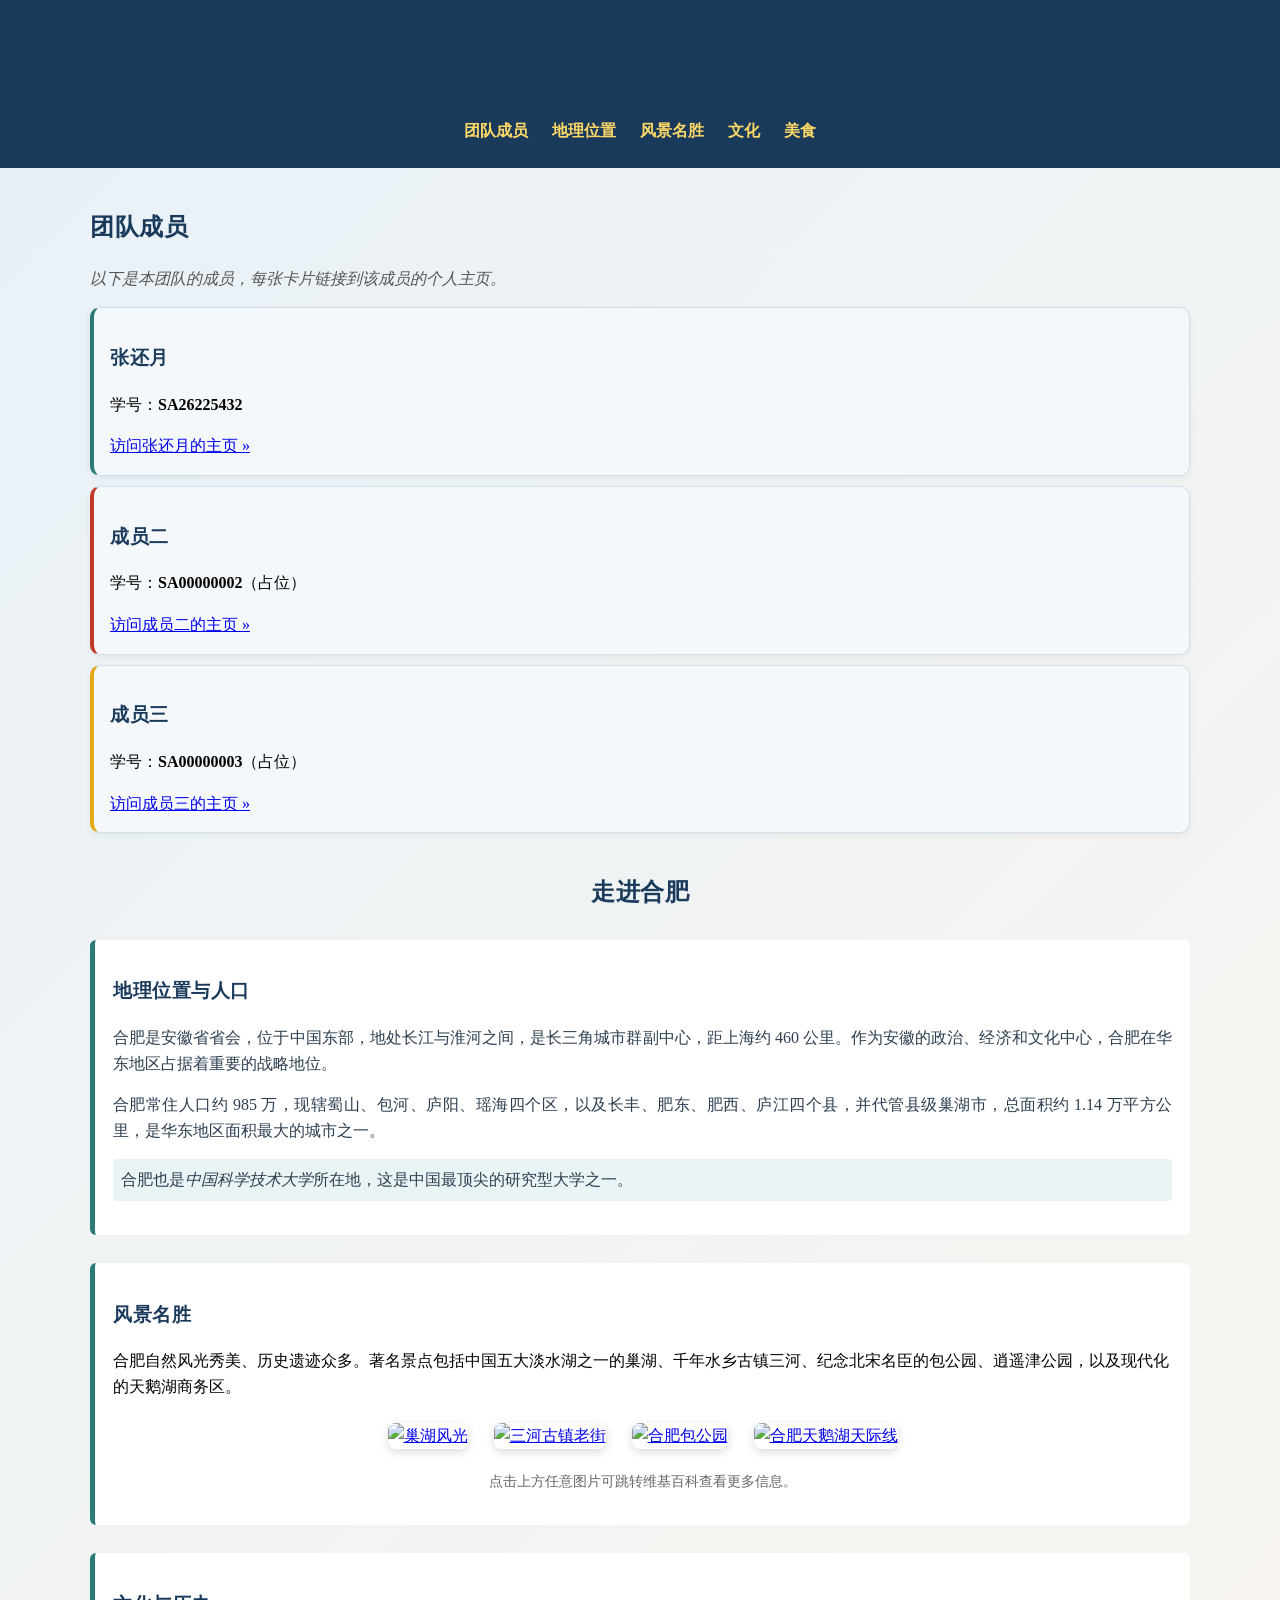
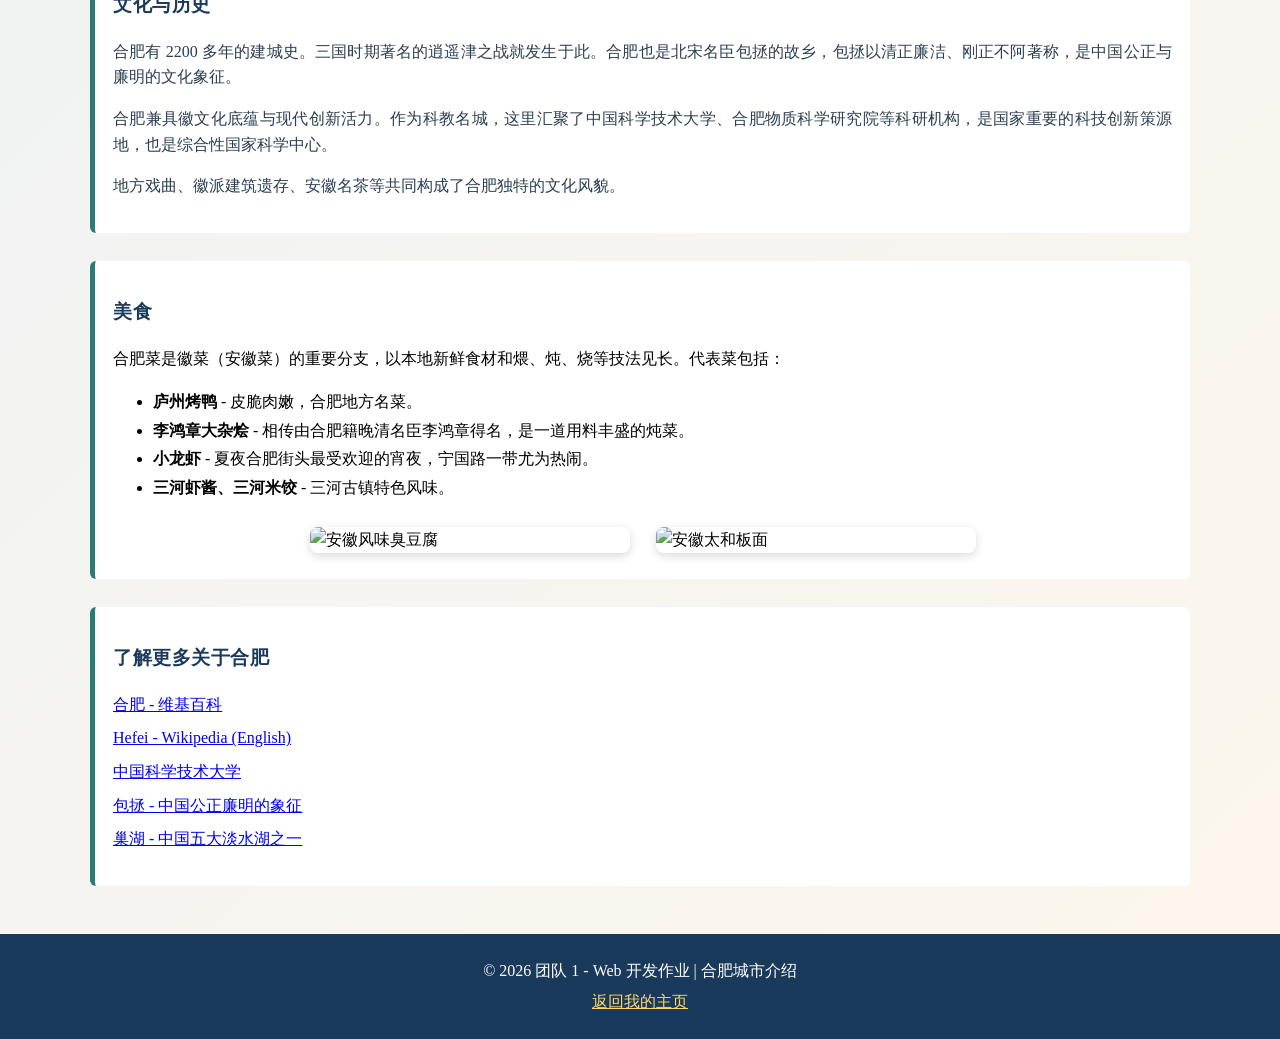
==== index.html @ 23971de6 "bugfix: title update" ====
<!DOCTYPE html>
<html lang="zh-CN">
<head>
<meta charset="UTF-8">
<meta name="viewport" content="width=device-width, initial-scale=1.0">
<title>团队 1 - 合肥城市介绍</title>
<style>
    /* ===== 团队页面内嵌 CSS ===== */

    /* 共用选择器：同时选中两个及以上 HTML 标签 */
    h1, h2, h3 {
        font-family: "Microsoft YaHei", "PingFang SC", "Segoe UI", sans-serif;
        color: #1a3a5c;
        letter-spacing: 0.5px;
    }

    /* 类选择器 */
    .member-card {
        background: #f4f8fb;
        border: 1px solid #cfe0ec;
        border-radius: 10px;
        padding: 16px;
        margin: 10px 0;
        box-shadow: 0 2px 6px rgba(0, 0, 0, 0.06);
    }

    /* 另一个类选择器，在多个元素上重复使用 */
    .city-section {
        margin: 28px 0;
        padding: 18px;
        background: #ffffff;
        border-left: 5px solid #2b7a78;
        border-radius: 6px;
    }

    /* 上下文选择器：嵌套在另一个标签内的标签样式 */
    section.intro p {
        font-size: 16px;
        color: #2c3e50;
        text-align: justify;
    }

    /* 图廊的上下文样式 */
    div.gallery img {
        width: 100%;
        max-width: 320px;
        height: auto;
        border-radius: 8px;
        margin: 8px;
        box-shadow: 0 3px 10px rgba(0, 0, 0, 0.15);
        transition: transform 0.25s ease, box-shadow 0.25s ease;
    }

    /* <a> 标签的鼠标悬浮（hover）效果 */
    a:hover {
        color: #c0392b;
        text-decoration: underline;
        background-color: #fff3cd;
    }

    body {
        font-family: "Microsoft YaHei", "PingFang SC", Georgia, serif;
        background: linear-gradient(135deg, #e8f1f8 0%, #fdf6ec 100%);
        margin: 0;
        padding: 0;
        line-height: 1.6;
    }

    header, footer {
        text-align: center;
        padding: 24px;
        background: #1a3a5c;
        color: #ffffff;
    }

    nav a {
        margin: 0 10px;
        color: #ffd966;
        text-decoration: none;
        font-weight: bold;
    }

    main {
        max-width: 1100px;
        margin: 0 auto;
        padding: 20px;
    }

    .gallery {
        display: flex;
        flex-wrap: wrap;
        justify-content: center;
        gap: 10px;
    }

    .gallery a {
        display: inline-block;
    }

    .gallery a:hover img {
        transform: scale(1.04);
        box-shadow: 0 6px 18px rgba(0, 0, 0, 0.25);
    }

    .ext-links {
        list-style: none;
        padding: 0;
    }
    .ext-links li {
        margin: 8px 0;
    }

    /* 响应式设计 */
    @media (max-width: 768px) {
        h1 { font-size: 1.8em; }
        main { padding: 12px; }
        .gallery img { max-width: 100%; }
        nav a { display: block; margin: 6px 0; }
    }
    @media (max-width: 480px) {
        header, footer { padding: 16px 10px; }
        .city-section { padding: 12px; }
    }
</style>
</head>
<body>

<header>
    <h1>团队 7 - 欢迎来到合肥</h1>
    <nav>
        <a href="#members">团队成员</a>
        <a href="#location">地理位置</a>
        <a href="#scenery">风景名胜</a>
        <a href="#culture">文化</a>
        <a href="#cuisine">美食</a>
    </nav>
</header>

<main>

    <!-- 团队成员板块 -->
    <section id="members">
        <h2>团队成员</h2>
        <p style="font-style: italic; color: #555;">以下是本团队的成员，每张卡片链接到该成员的个人主页。</p>

        <div class="member-card" style="border-left: 4px solid #2b7a78;">
            <h3>张还月</h3>
            <p>学号：<strong>SA26225432</strong></p>
            <a href="huanyue.html">访问张还月的主页 &raquo;</a>
        </div>

        <div class="member-card" style="border-left: 4px solid #c0392b;">
            <h3>成员二</h3>
            <p>学号：<strong>SA00000002</strong>（占位）</p>
            <a href="personal2.html">访问成员二的主页 &raquo;</a>
        </div>

        <div class="member-card" style="border-left: 4px solid #e6a817;">
            <h3>成员三</h3>
            <p>学号：<strong>SA00000003</strong>（占位）</p>
            <a href="personal3.html">访问成员三的主页 &raquo;</a>
        </div>
    </section>

    <!-- 合肥介绍 -->
    <h2 style="text-align:center; margin-top:40px;">走进合肥</h2>

    <section id="location" class="city-section intro">
        <h3>地理位置与人口</h3>
        <p>合肥是安徽省省会，位于中国东部，地处长江与淮河之间，是长三角城市群副中心，距上海约 460 公里。作为安徽的政治、经济和文化中心，合肥在华东地区占据着重要的战略地位。</p>
        <p>合肥常住人口约 985 万，现辖蜀山、包河、庐阳、瑶海四个区，以及长丰、肥东、肥西、庐江四个县，并代管县级巢湖市，总面积约 1.14 万平方公里，是华东地区面积最大的城市之一。</p>
        <p style="background:#eaf4f4; padding:8px; border-radius:4px;">合肥也是<em>中国科学技术大学</em>所在地，这是中国最顶尖的研究型大学之一。</p>
    </section>

    <section id="scenery" class="city-section">
        <h3>风景名胜</h3>
        <p>合肥自然风光秀美、历史遗迹众多。著名景点包括中国五大淡水湖之一的巢湖、千年水乡古镇三河、纪念北宋名臣的包公园、逍遥津公园，以及现代化的天鹅湖商务区。</p>

        <!-- 图廊：部分图片作为可点击的外部链接 -->
        <div class="gallery">
            <a href="https://en.wikipedia.org/wiki/Chao_Lake" target="_blank" title="了解巢湖">
                <img src="https://upload.wikimedia.org/wikipedia/commons/thumb/6/61/%E5%B7%A2%E6%B9%96%E9%A3%8E%E5%85%89001.jpg/960px-%E5%B7%A2%E6%B9%96%E9%A3%8E%E5%85%89001.jpg" alt="巢湖风光">
            </a>
            <a href="https://en.wikipedia.org/wiki/Sanhe_Town" target="_blank" title="了解三河古镇">
                <img src="https://upload.wikimedia.org/wikipedia/commons/thumb/4/4f/%E4%B8%89%E6%B2%B3%E5%8F%A4%E9%95%87%E8%80%81%E8%A1%97.jpg/960px-%E4%B8%89%E6%B2%B3%E5%8F%A4%E9%95%87%E8%80%81%E8%A1%97.jpg" alt="三河古镇老街">
            </a>
            <a href="https://en.wikipedia.org/wiki/Bao_Zheng" target="_blank" title="了解包公园与包公">
                <img src="https://upload.wikimedia.org/wikipedia/commons/thumb/0/08/Bao_He_Park_59558-Hefei_%2849222525582%29.jpg/960px-Bao_He_Park_59558-Hefei_%2849222525582%29.jpg" alt="合肥包公园">
            </a>
            <a href="https://en.wikipedia.org/wiki/Hefei" target="_blank" title="合肥天际线">
                <img src="https://upload.wikimedia.org/wikipedia/commons/thumb/b/b1/Skylines_of_Hefei_at_Tianehu.jpg/960px-Skylines_of_Hefei_at_Tianehu.jpg" alt="合肥天鹅湖天际线">
            </a>
        </div>
        <p style="text-align:center; font-size:14px; color:#666;">点击上方任意图片可跳转维基百科查看更多信息。</p>
    </section>

    <section id="culture" class="city-section intro">
        <h3>文化与历史</h3>
        <p>合肥有 2200 多年的建城史。三国时期著名的逍遥津之战就发生于此。合肥也是北宋名臣包拯的故乡，包拯以清正廉洁、刚正不阿著称，是中国公正与廉明的文化象征。</p>
        <p>合肥兼具徽文化底蕴与现代创新活力。作为科教名城，这里汇聚了中国科学技术大学、合肥物质科学研究院等科研机构，是国家重要的科技创新策源地，也是综合性国家科学中心。</p>
        <p>地方戏曲、徽派建筑遗存、安徽名茶等共同构成了合肥独特的文化风貌。</p>
    </section>

    <section id="cuisine" class="city-section">
        <h3>美食</h3>
        <p>合肥菜是徽菜（安徽菜）的重要分支，以本地新鲜食材和煨、炖、烧等技法见长。代表菜包括：</p>
        <ul style="line-height:1.8;">
            <li><strong>庐州烤鸭</strong> - 皮脆肉嫩，合肥地方名菜。</li>
            <li><strong>李鸿章大杂烩</strong> - 相传由合肥籍晚清名臣李鸿章得名，是一道用料丰盛的炖菜。</li>
            <li><strong>小龙虾</strong> - 夏夜合肥街头最受欢迎的宵夜，宁国路一带尤为热闹。</li>
            <li><strong>三河虾酱、三河米饺</strong> - 三河古镇特色风味。</li>
        </ul>

        <div class="gallery">
            <img src="https://upload.wikimedia.org/wikipedia/commons/thumb/4/45/Anhui-style_stinky_tofu.jpg/960px-Anhui-style_stinky_tofu.jpg" alt="安徽风味臭豆腐">
            <img src="https://upload.wikimedia.org/wikipedia/commons/thumb/1/17/Anhui_Fuyang_Taihe_Banmian.jpeg/960px-Anhui_Fuyang_Taihe_Banmian.jpeg" alt="安徽太和板面">
        </div>
    </section>

    <!-- 外部链接板块 -->
    <section class="city-section">
        <h3>了解更多关于合肥</h3>
        <ul class="ext-links">
            <li><a href="https://zh.wikipedia.org/wiki/%E5%90%88%E8%82%A5" target="_blank">合肥 - 维基百科</a></li>
            <li><a href="https://en.wikipedia.org/wiki/Hefei" target="_blank">Hefei - Wikipedia (English)</a></li>
            <li><a href="https://www.ustc.edu.cn/" target="_blank">中国科学技术大学</a></li>
            <li><a href="https://zh.wikipedia.org/wiki/%E5%8C%85%E6%8B%AF" target="_blank">包拯 - 中国公正廉明的象征</a></li>
            <li><a href="https://zh.wikipedia.org/wiki/%E5%B7%A2%E6%B9%96" target="_blank">巢湖 - 中国五大淡水湖之一</a></li>
        </ul>
    </section>

</main>

<footer>
    <p style="margin:0;">&copy; 2026 团队 1 - Web 开发作业 | 合肥城市介绍</p>
    <p style="margin:6px 0 0;"><a href="personal.html" style="color:#ffd966;">返回我的主页</a></p>
</footer>

</body>
</html>
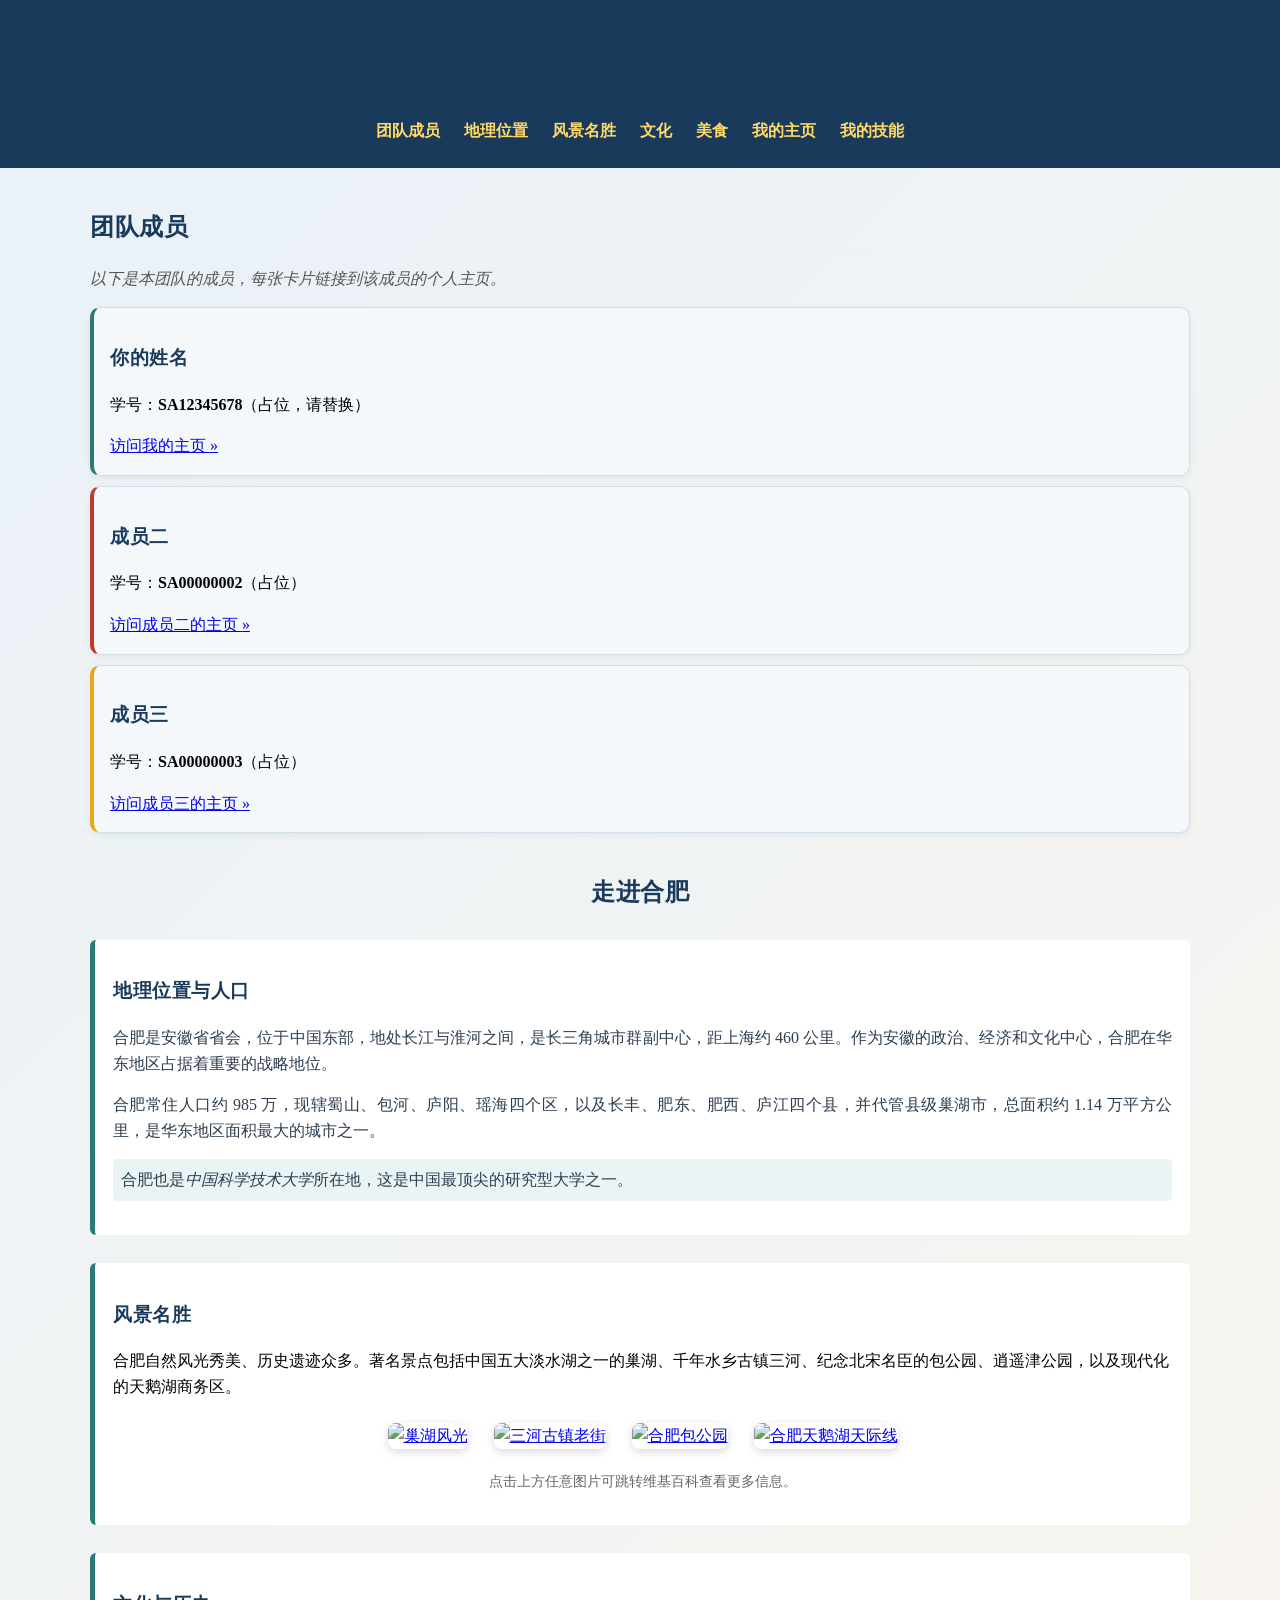
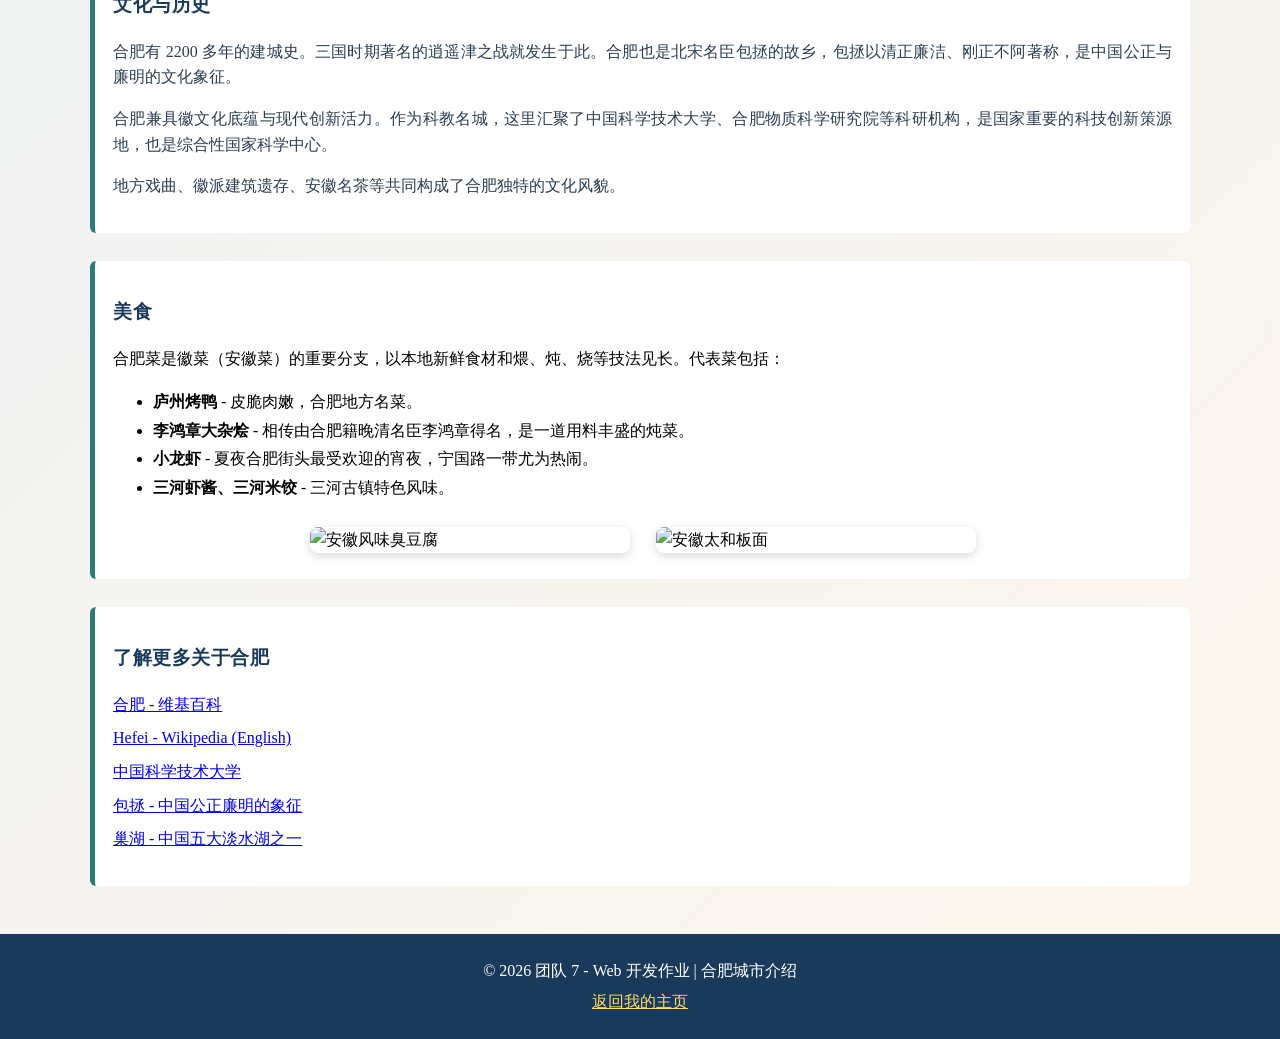
==== commit 3c31b670: "Add assignment 1: team page, personal homepage, career skill page" ====
--- a/index.html
+++ b/index.html
@@ -3,7 +3,7 @@
 <head>
 <meta charset="UTF-8">
 <meta name="viewport" content="width=device-width, initial-scale=1.0">
-<title>团队 1 - 合肥城市介绍</title>
+<title>团队 7 - 合肥城市介绍</title>
 <style>
     /* ===== 团队页面内嵌 CSS ===== */
 
@@ -133,6 +133,8 @@
         <a href="#scenery">风景名胜</a>
         <a href="#culture">文化</a>
         <a href="#cuisine">美食</a>
+        <a href="personal.html">我的主页</a>
+        <a href="skills.html">我的技能</a>
     </nav>
 </header>
 
@@ -144,9 +146,9 @@
         <p style="font-style: italic; color: #555;">以下是本团队的成员，每张卡片链接到该成员的个人主页。</p>
 
         <div class="member-card" style="border-left: 4px solid #2b7a78;">
-            <h3>张还月</h3>
-            <p>学号：<strong>SA26225432</strong></p>
-            <a href="huanyue.html">访问张还月的主页 &raquo;</a>
+            <h3>你的姓名</h3>
+            <p>学号：<strong>SA12345678</strong>（占位，请替换）</p>
+            <a href="personal.html">访问我的主页 &raquo;</a>
         </div>
 
         <div class="member-card" style="border-left: 4px solid #c0392b;">
@@ -232,7 +234,7 @@
 </main>
 
 <footer>
-    <p style="margin:0;">&copy; 2026 团队 1 - Web 开发作业 | 合肥城市介绍</p>
+    <p style="margin:0;">&copy; 2026 团队 7 - Web 开发作业 | 合肥城市介绍</p>
     <p style="margin:6px 0 0;"><a href="personal.html" style="color:#ffd966;">返回我的主页</a></p>
 </footer>
 
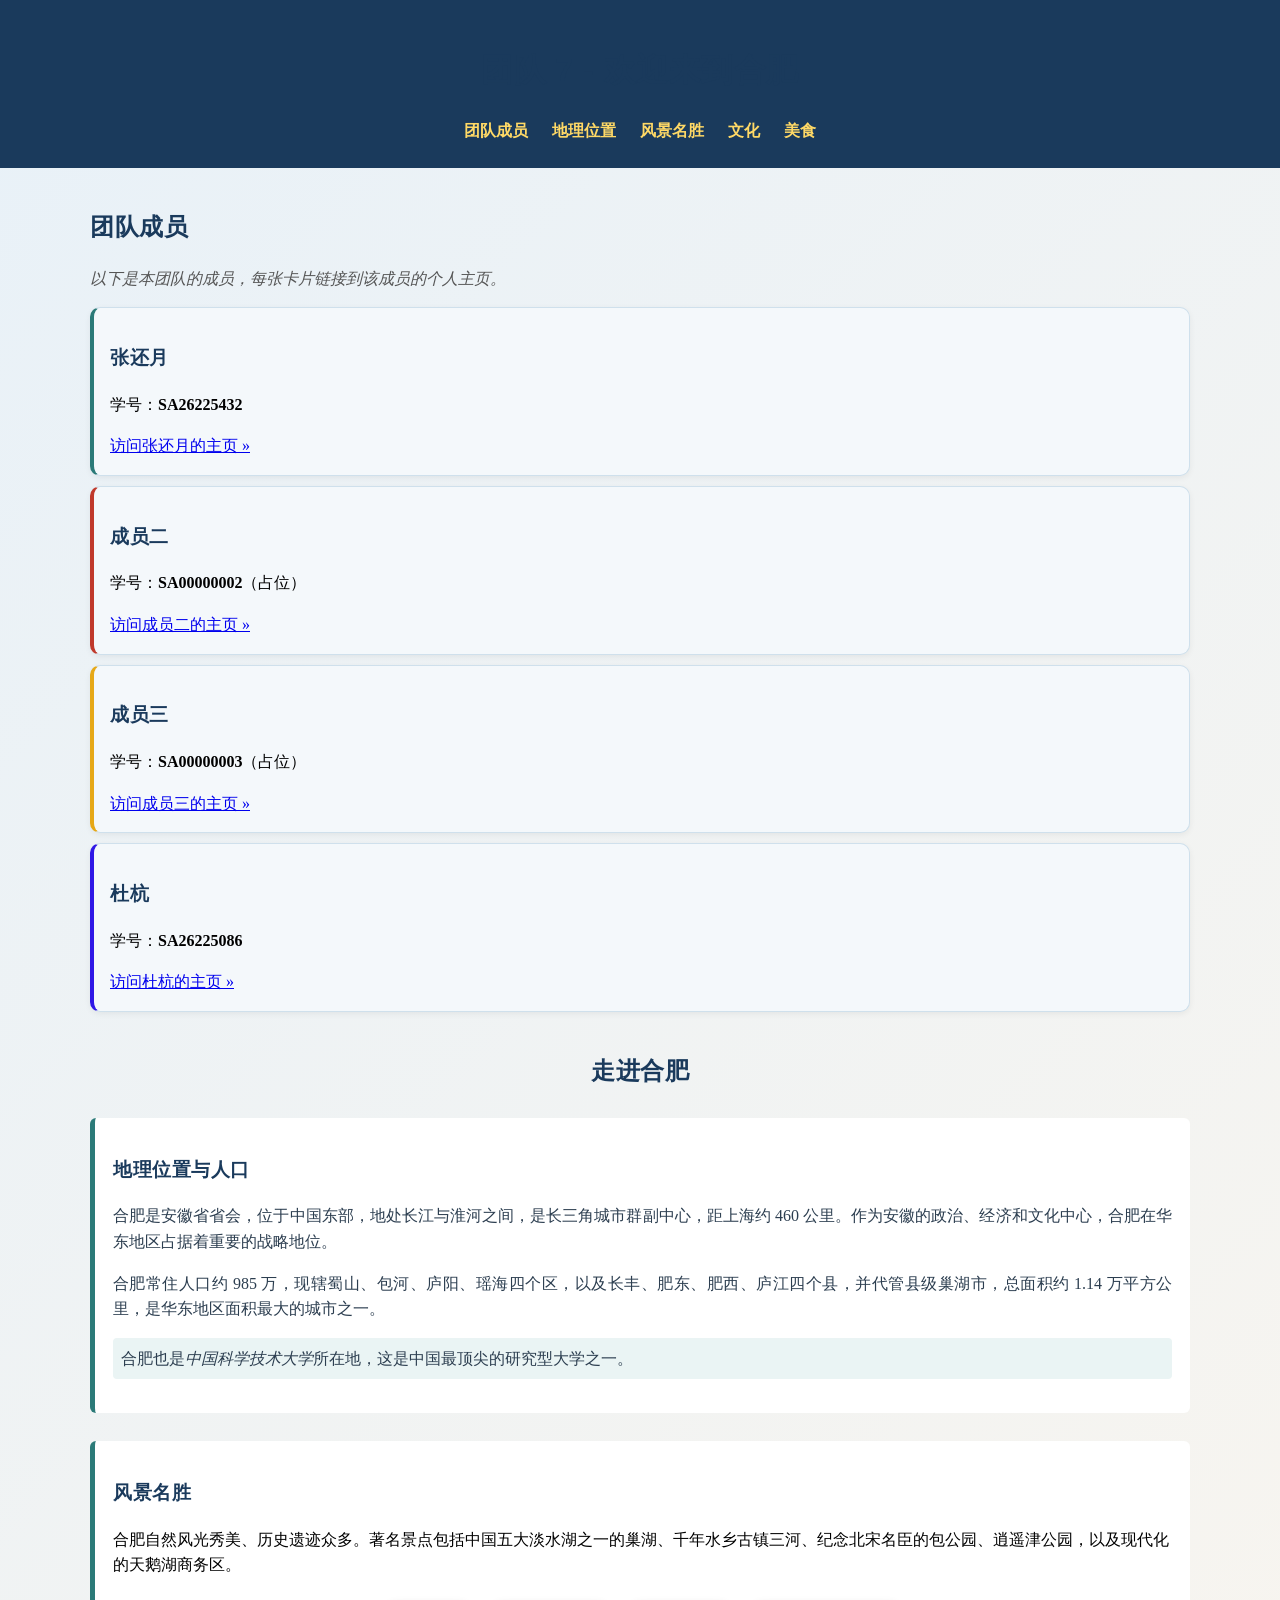
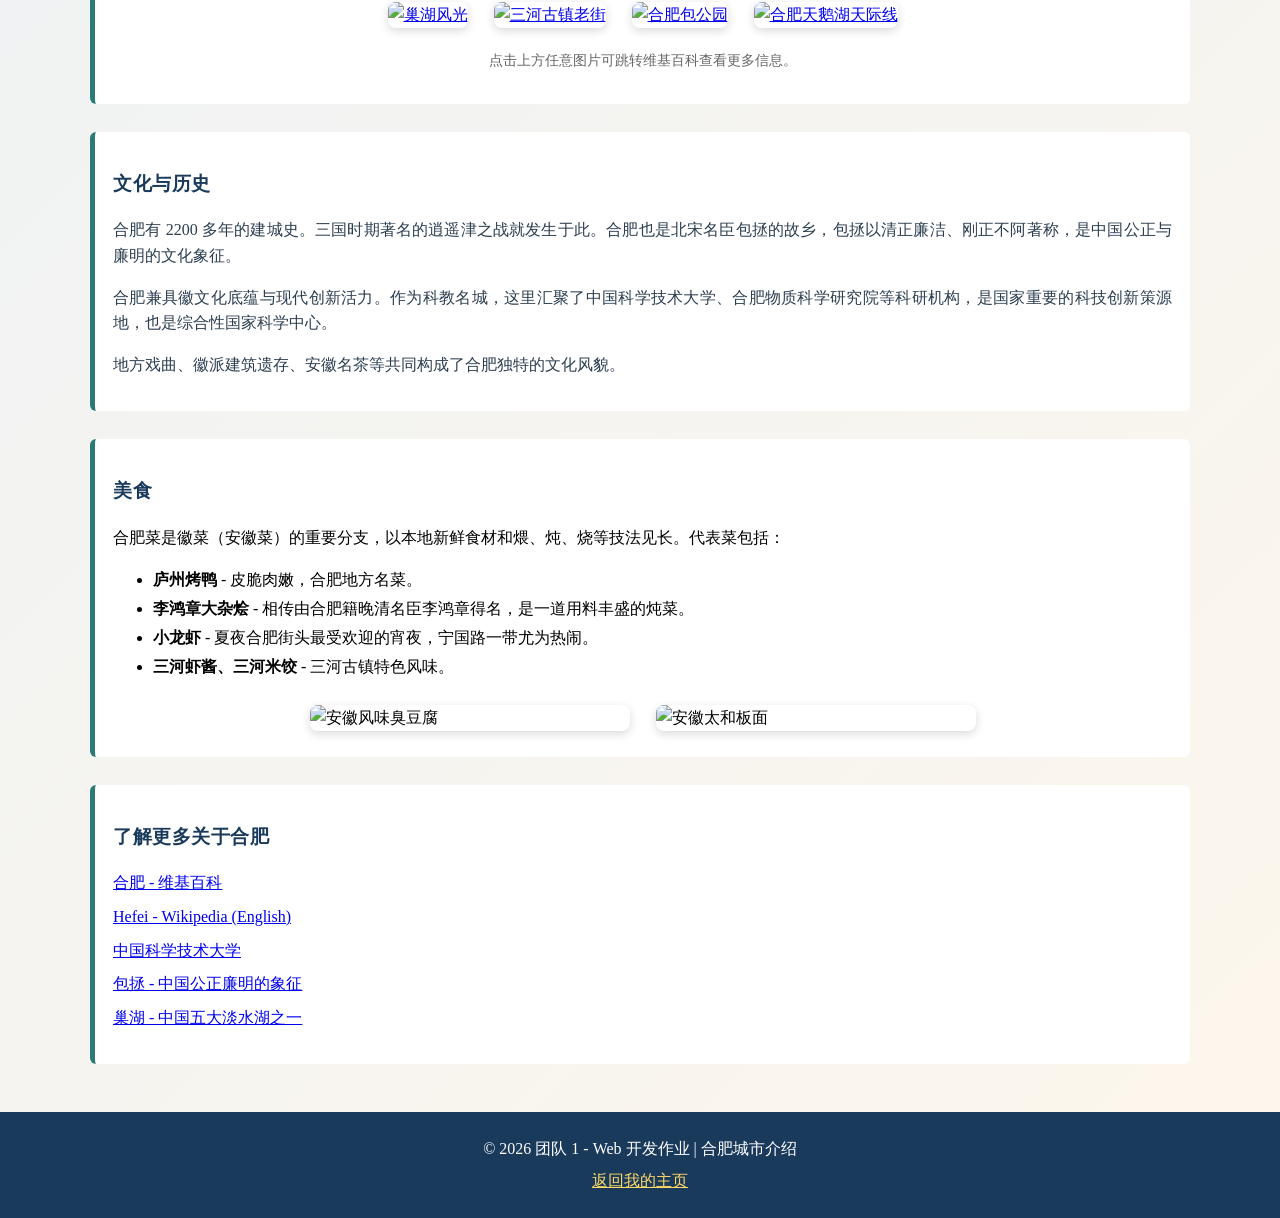
==== commit c45d927b: "the first version" ====
--- a/index.html
+++ b/index.html
@@ -3,7 +3,7 @@
 <head>
 <meta charset="UTF-8">
 <meta name="viewport" content="width=device-width, initial-scale=1.0">
-<title>团队 7 - 合肥城市介绍</title>
+<title>团队 1 - 合肥城市介绍</title>
 <style>
     /* ===== 团队页面内嵌 CSS ===== */
 
@@ -133,8 +133,6 @@
         <a href="#scenery">风景名胜</a>
         <a href="#culture">文化</a>
         <a href="#cuisine">美食</a>
-        <a href="personal.html">我的主页</a>
-        <a href="skills.html">我的技能</a>
     </nav>
 </header>
 
@@ -146,9 +144,9 @@
         <p style="font-style: italic; color: #555;">以下是本团队的成员，每张卡片链接到该成员的个人主页。</p>
 
         <div class="member-card" style="border-left: 4px solid #2b7a78;">
-            <h3>你的姓名</h3>
-            <p>学号：<strong>SA12345678</strong>（占位，请替换）</p>
-            <a href="personal.html">访问我的主页 &raquo;</a>
+            <h3>张还月</h3>
+            <p>学号：<strong>SA26225432</strong></p>
+            <a href="huanyue.html">访问张还月的主页 &raquo;</a>
         </div>
 
         <div class="member-card" style="border-left: 4px solid #c0392b;">
@@ -161,6 +159,12 @@
             <h3>成员三</h3>
             <p>学号：<strong>SA00000003</strong>（占位）</p>
             <a href="personal3.html">访问成员三的主页 &raquo;</a>
+        </div>
+
+        <div class="member-card" style="border-left: 4px solid #2f17e6;">
+            <h3>杜杭</h3>
+            <p>学号：<strong>SA26225086</strong></p>
+            <a href="duhang.html">访问杜杭的主页 &raquo;</a>
         </div>
     </section>
 
@@ -234,7 +238,7 @@
 </main>
 
 <footer>
-    <p style="margin:0;">&copy; 2026 团队 7 - Web 开发作业 | 合肥城市介绍</p>
+    <p style="margin:0;">&copy; 2026 团队 1 - Web 开发作业 | 合肥城市介绍</p>
     <p style="margin:6px 0 0;"><a href="personal.html" style="color:#ffd966;">返回我的主页</a></p>
 </footer>
 
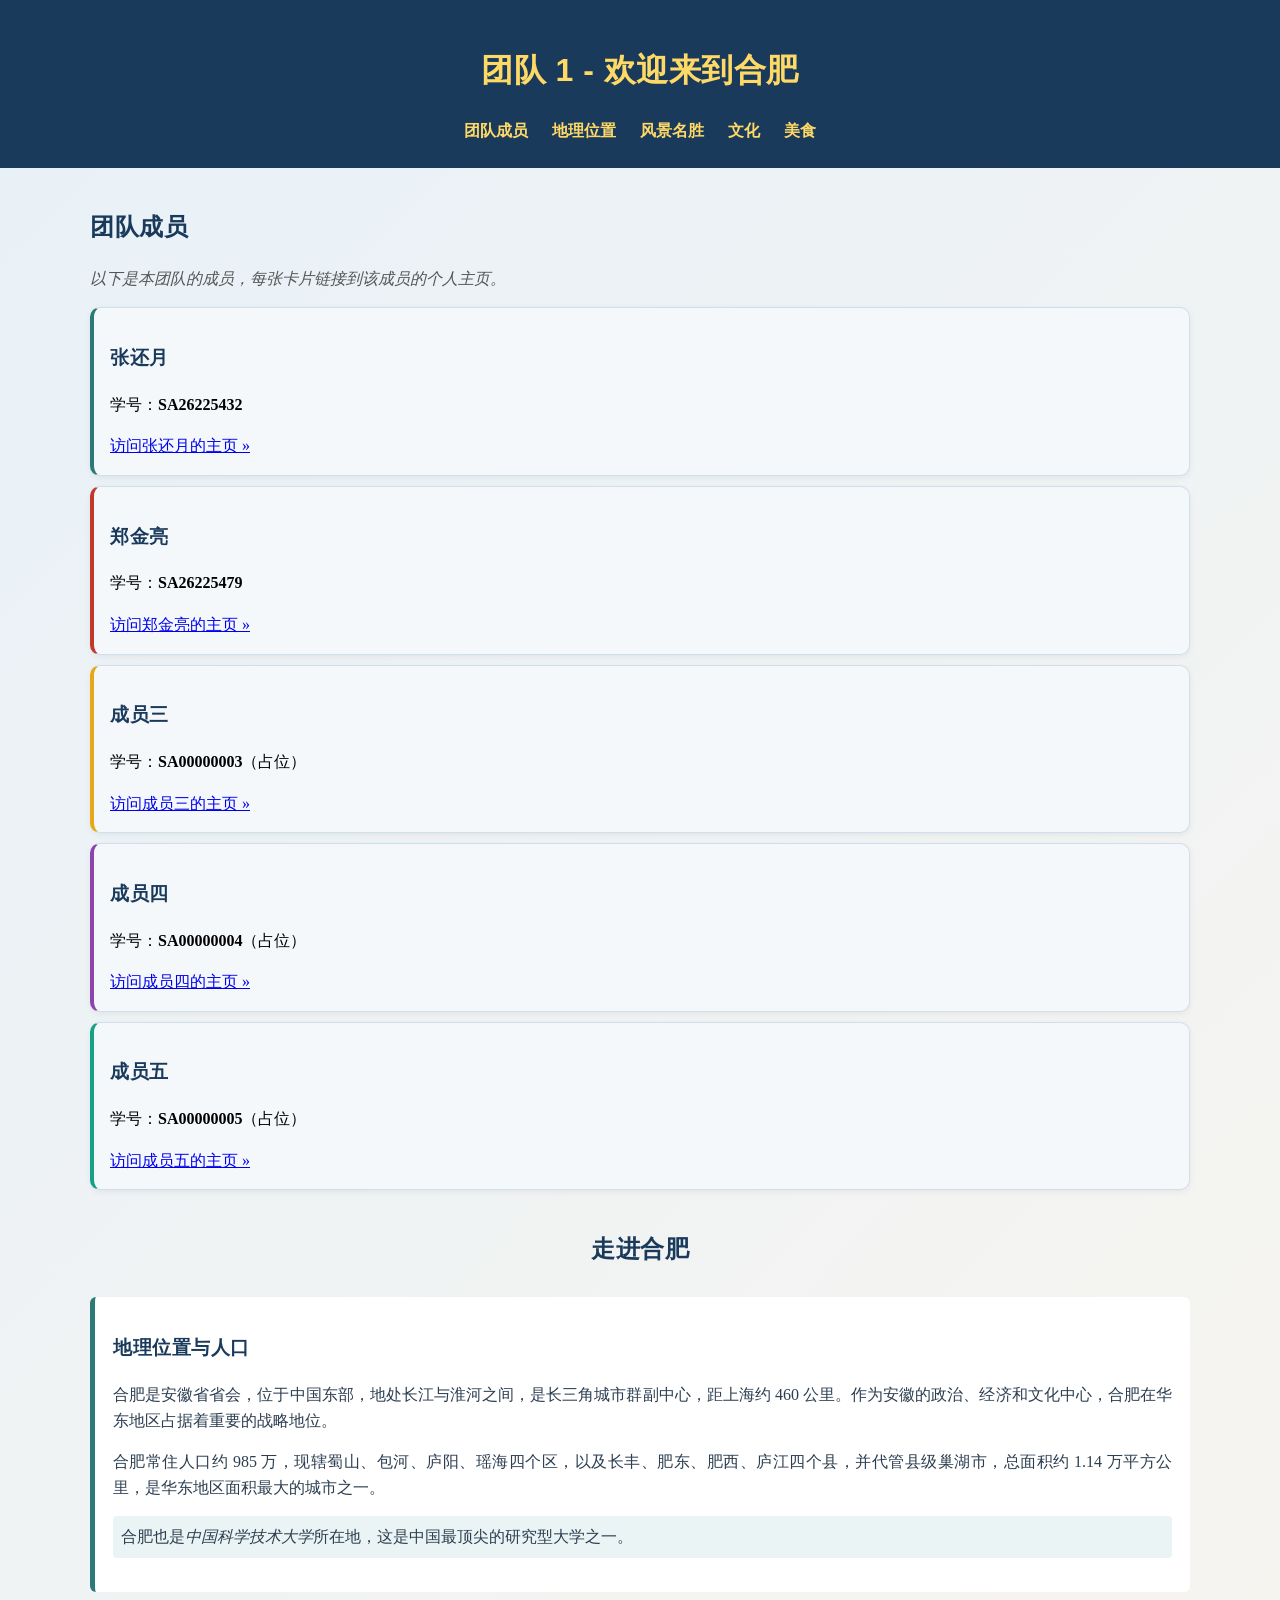
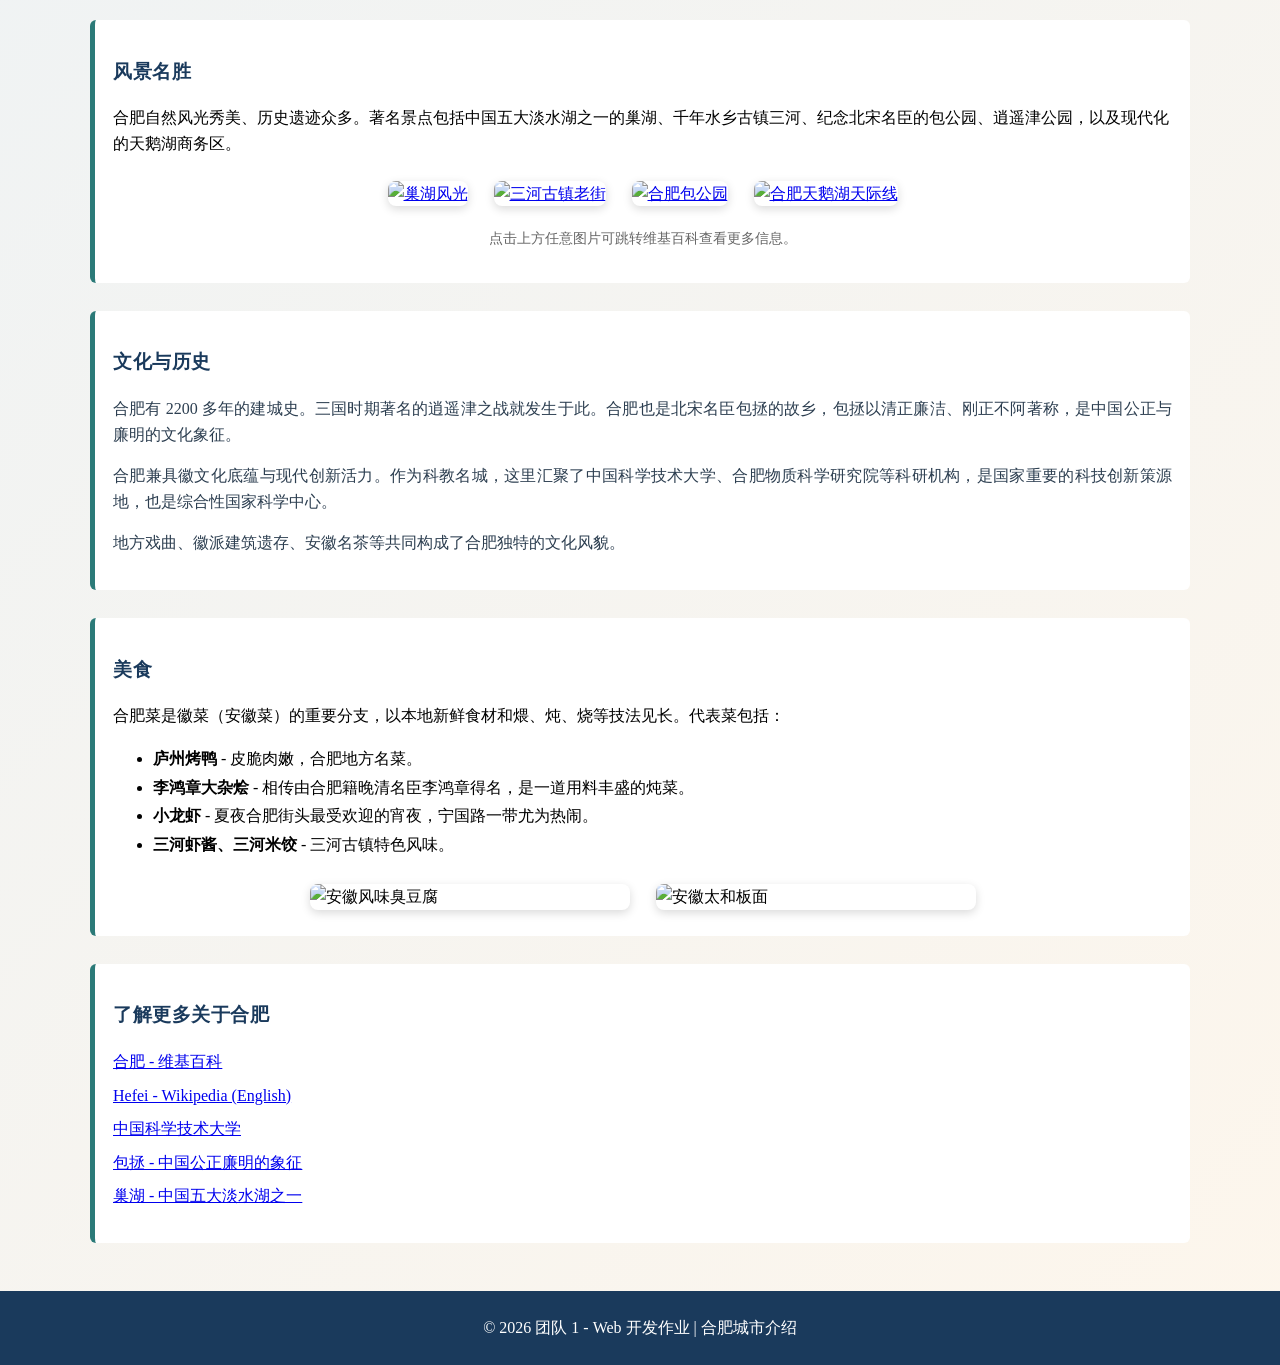
==== commit dce84498: "feat: add personal homepage and career skill page for 郑金亮 - Add gulu.html (personal homepage with ph" ====
--- a/index.html
+++ b/index.html
@@ -73,6 +73,12 @@
         color: #ffffff;
     }
 
+    /* 标签限定类：设置 header 内部标题的样式，
+       避免 h1,h2,h3 规则里的深蓝色与深蓝背景同色而看不见 */
+    header h1 {
+        color: #ffd966;
+    }
+
     nav a {
         margin: 0 10px;
         color: #ffd966;
@@ -126,7 +132,7 @@
 <body>
 
 <header>
-    <h1>团队 7 - 欢迎来到合肥</h1>
+    <h1>团队 1 - 欢迎来到合肥</h1>
     <nav>
         <a href="#members">团队成员</a>
         <a href="#location">地理位置</a>
@@ -150,9 +156,9 @@
         </div>
 
         <div class="member-card" style="border-left: 4px solid #c0392b;">
-            <h3>成员二</h3>
-            <p>学号：<strong>SA00000002</strong>（占位）</p>
-            <a href="personal2.html">访问成员二的主页 &raquo;</a>
+            <h3>郑金亮</h3>
+            <p>学号：<strong>SA26225479</strong></p>
+            <a href="gulu.html">访问郑金亮的主页 &raquo;</a>
         </div>
 
         <div class="member-card" style="border-left: 4px solid #e6a817;">
@@ -161,10 +167,16 @@
             <a href="personal3.html">访问成员三的主页 &raquo;</a>
         </div>
 
-        <div class="member-card" style="border-left: 4px solid #2f17e6;">
-            <h3>杜杭</h3>
-            <p>学号：<strong>SA26225086</strong></p>
-            <a href="duhang.html">访问杜杭的主页 &raquo;</a>
+        <div class="member-card" style="border-left: 4px solid #8e44ad;">
+            <h3>成员四</h3>
+            <p>学号：<strong>SA00000004</strong>（占位）</p>
+            <a href="personal4.html">访问成员四的主页 &raquo;</a>
+        </div>
+
+        <div class="member-card" style="border-left: 4px solid #16a085;">
+            <h3>成员五</h3>
+            <p>学号：<strong>SA00000005</strong>（占位）</p>
+            <a href="personal5.html">访问成员五的主页 &raquo;</a>
         </div>
     </section>
 
@@ -239,7 +251,6 @@
 
 <footer>
     <p style="margin:0;">&copy; 2026 团队 1 - Web 开发作业 | 合肥城市介绍</p>
-    <p style="margin:6px 0 0;"><a href="personal.html" style="color:#ffd966;">返回我的主页</a></p>
 </footer>
 
 </body>
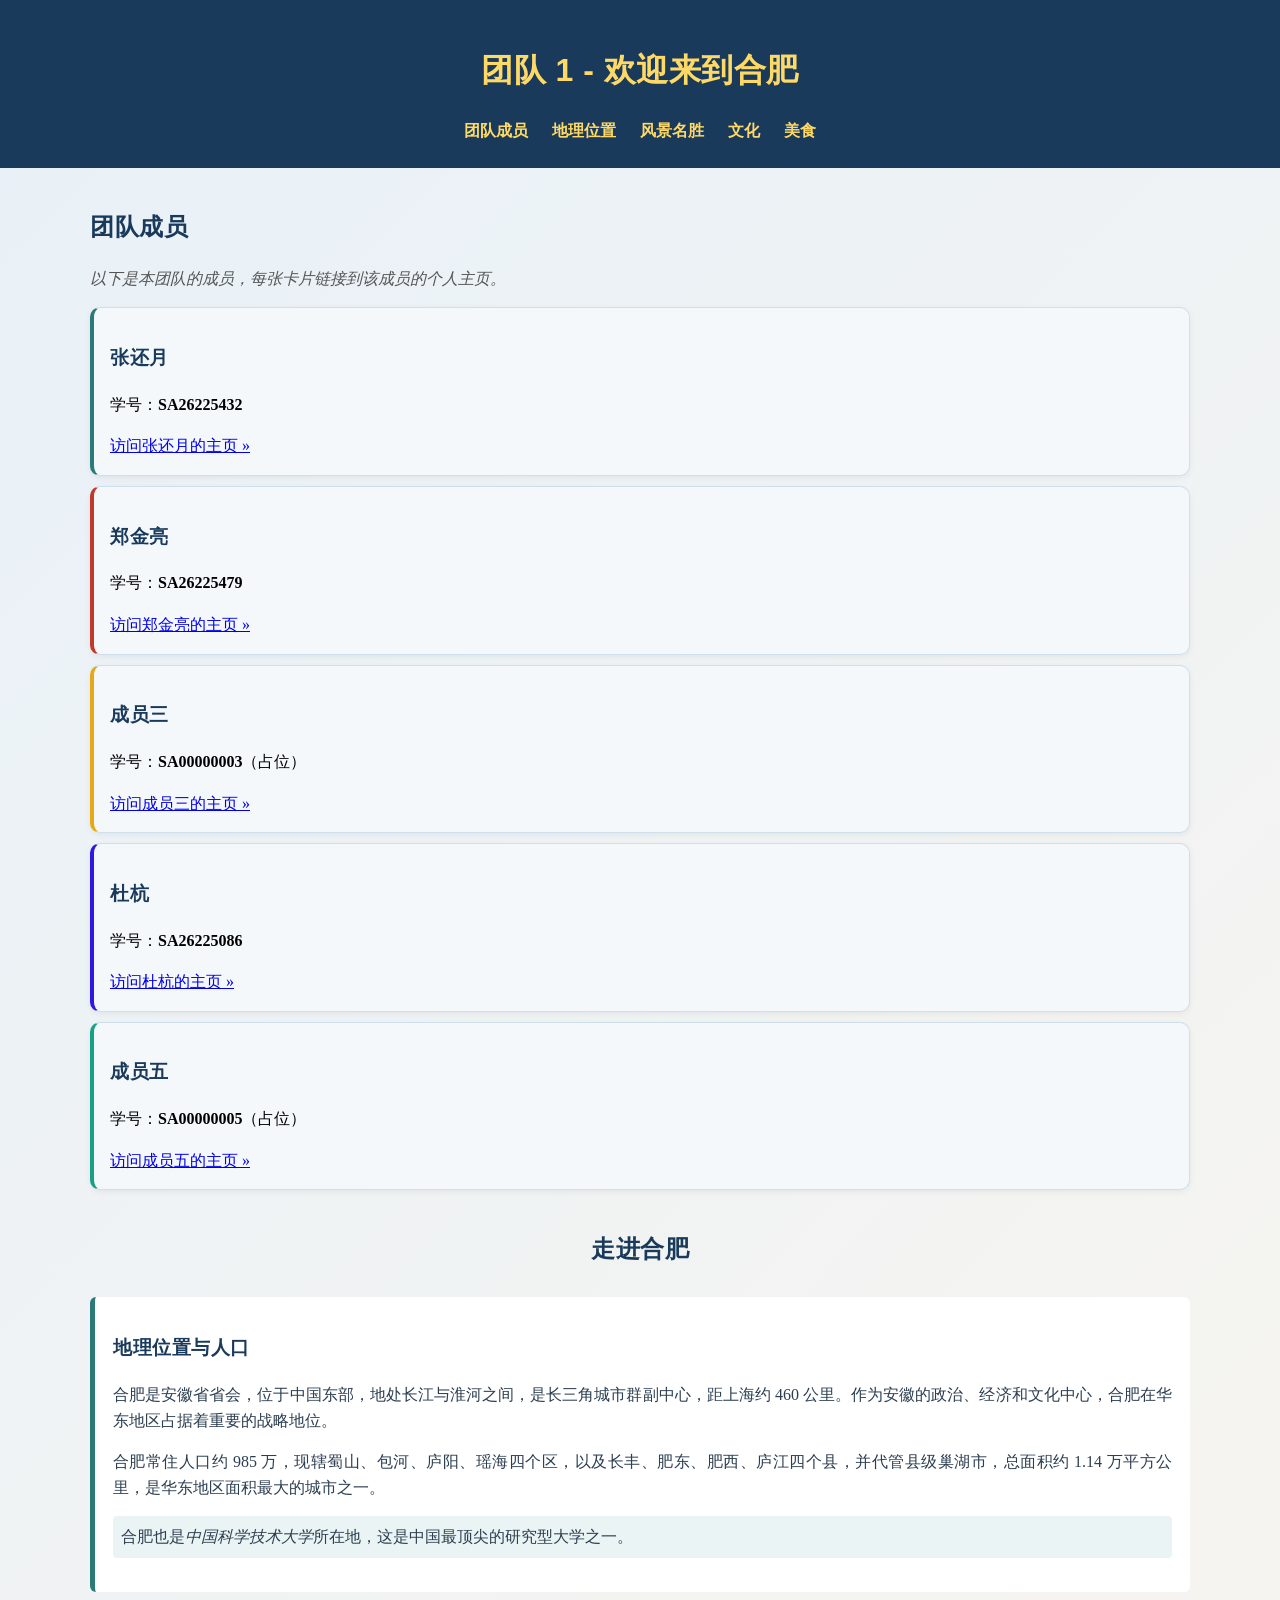
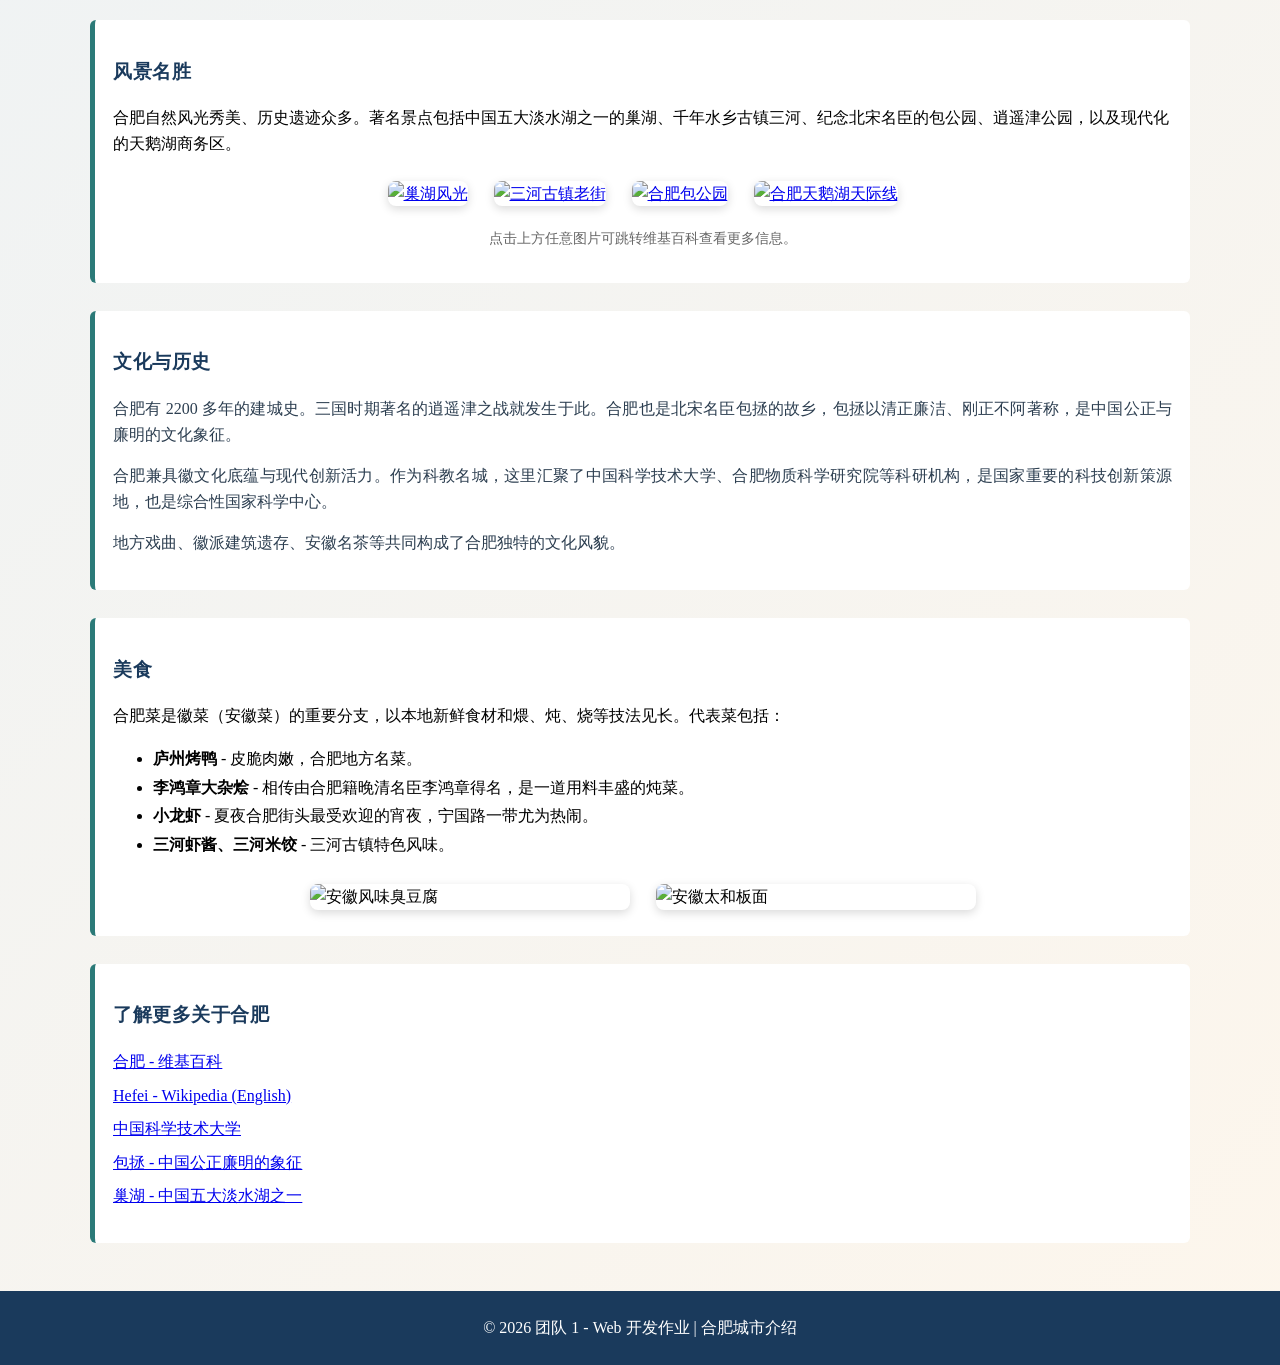
==== commit b57e6eff: "Merge branch 'dev-dh' into main" ====
--- a/index.html
+++ b/index.html
@@ -167,16 +167,19 @@
             <a href="personal3.html">访问成员三的主页 &raquo;</a>
         </div>
 
-        <div class="member-card" style="border-left: 4px solid #8e44ad;">
-            <h3>成员四</h3>
-            <p>学号：<strong>SA00000004</strong>（占位）</p>
-            <a href="personal4.html">访问成员四的主页 &raquo;</a>
+        <div class="member-card" style="border-left: 4px solid #2f17e6;">
+            <h3>杜杭</h3>
+            <p>学号：<strong>SA26225086</strong></p>
+            <a href="duhang.html">访问杜杭的主页 &raquo;</a>
         </div>
 
         <div class="member-card" style="border-left: 4px solid #16a085;">
             <h3>成员五</h3>
             <p>学号：<strong>SA00000005</strong>（占位）</p>
             <a href="personal5.html">访问成员五的主页 &raquo;</a>
+        </div>
+
+        
         </div>
     </section>
 
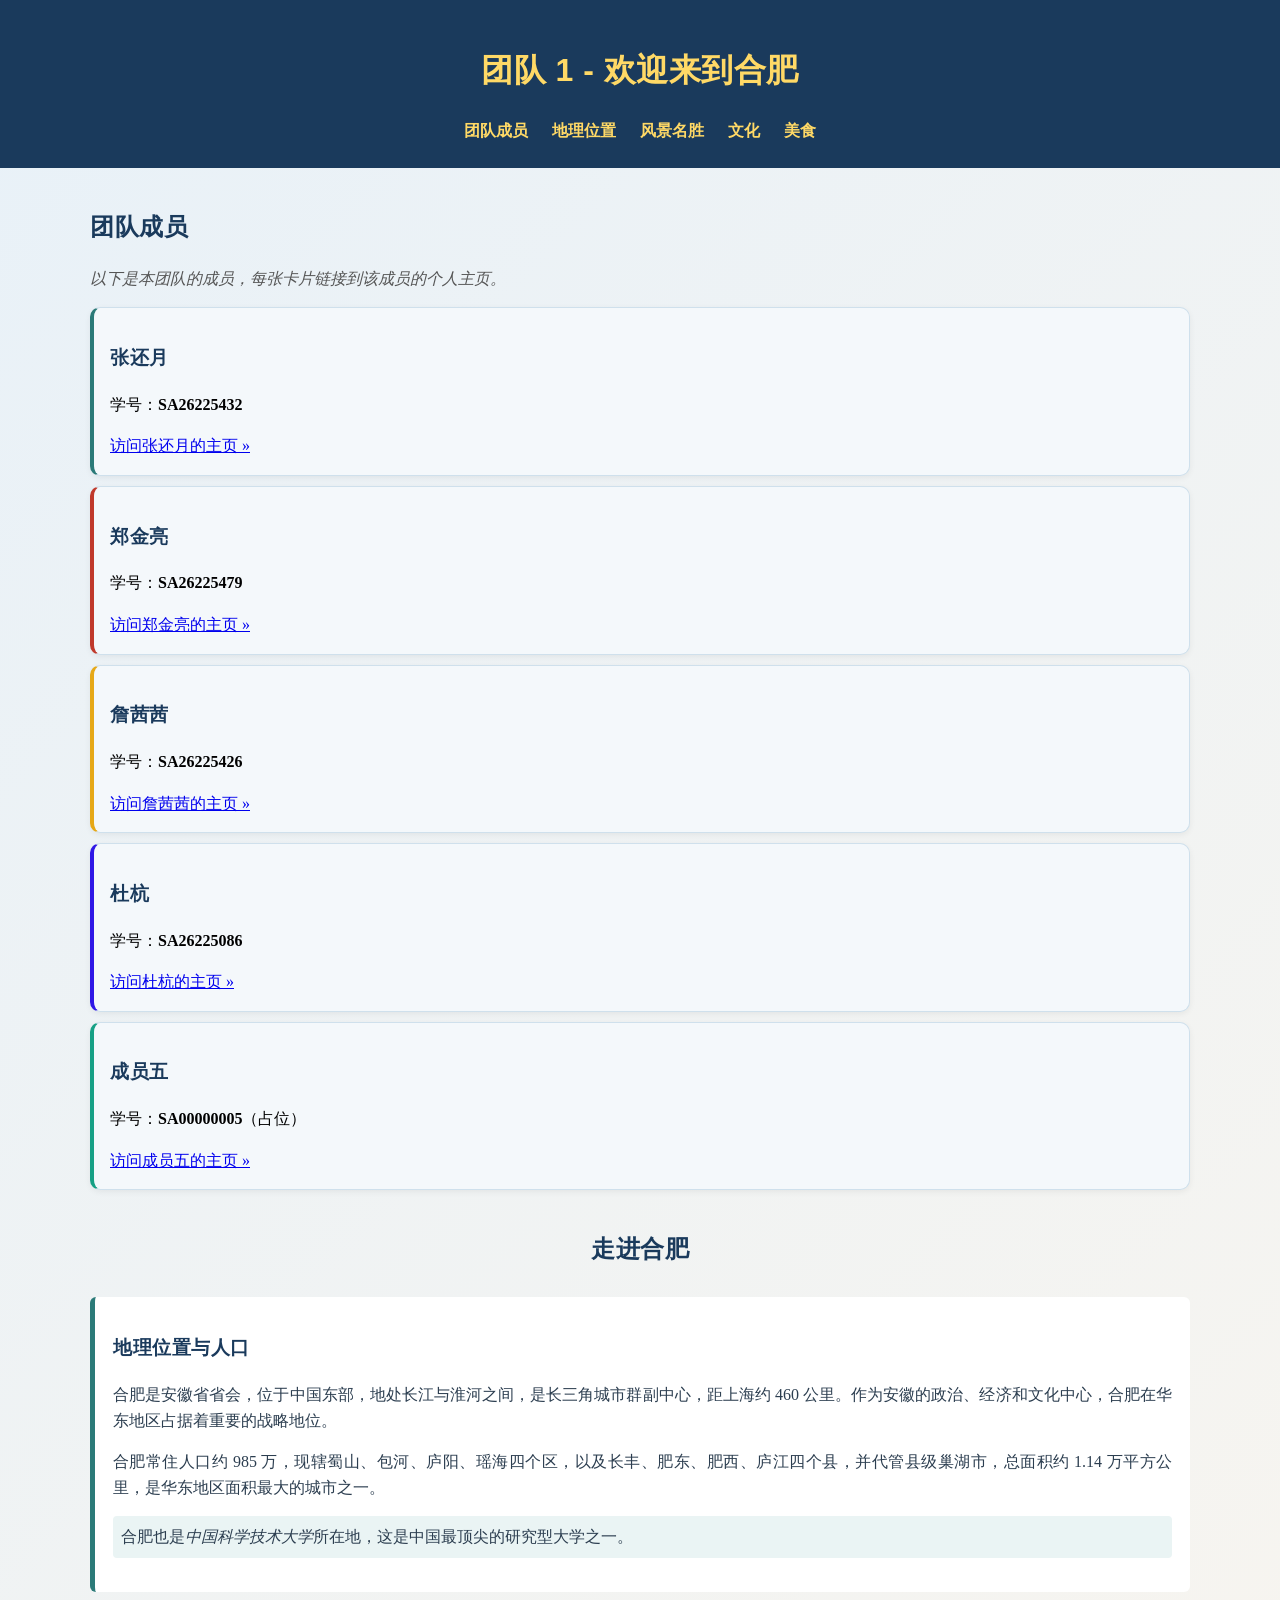
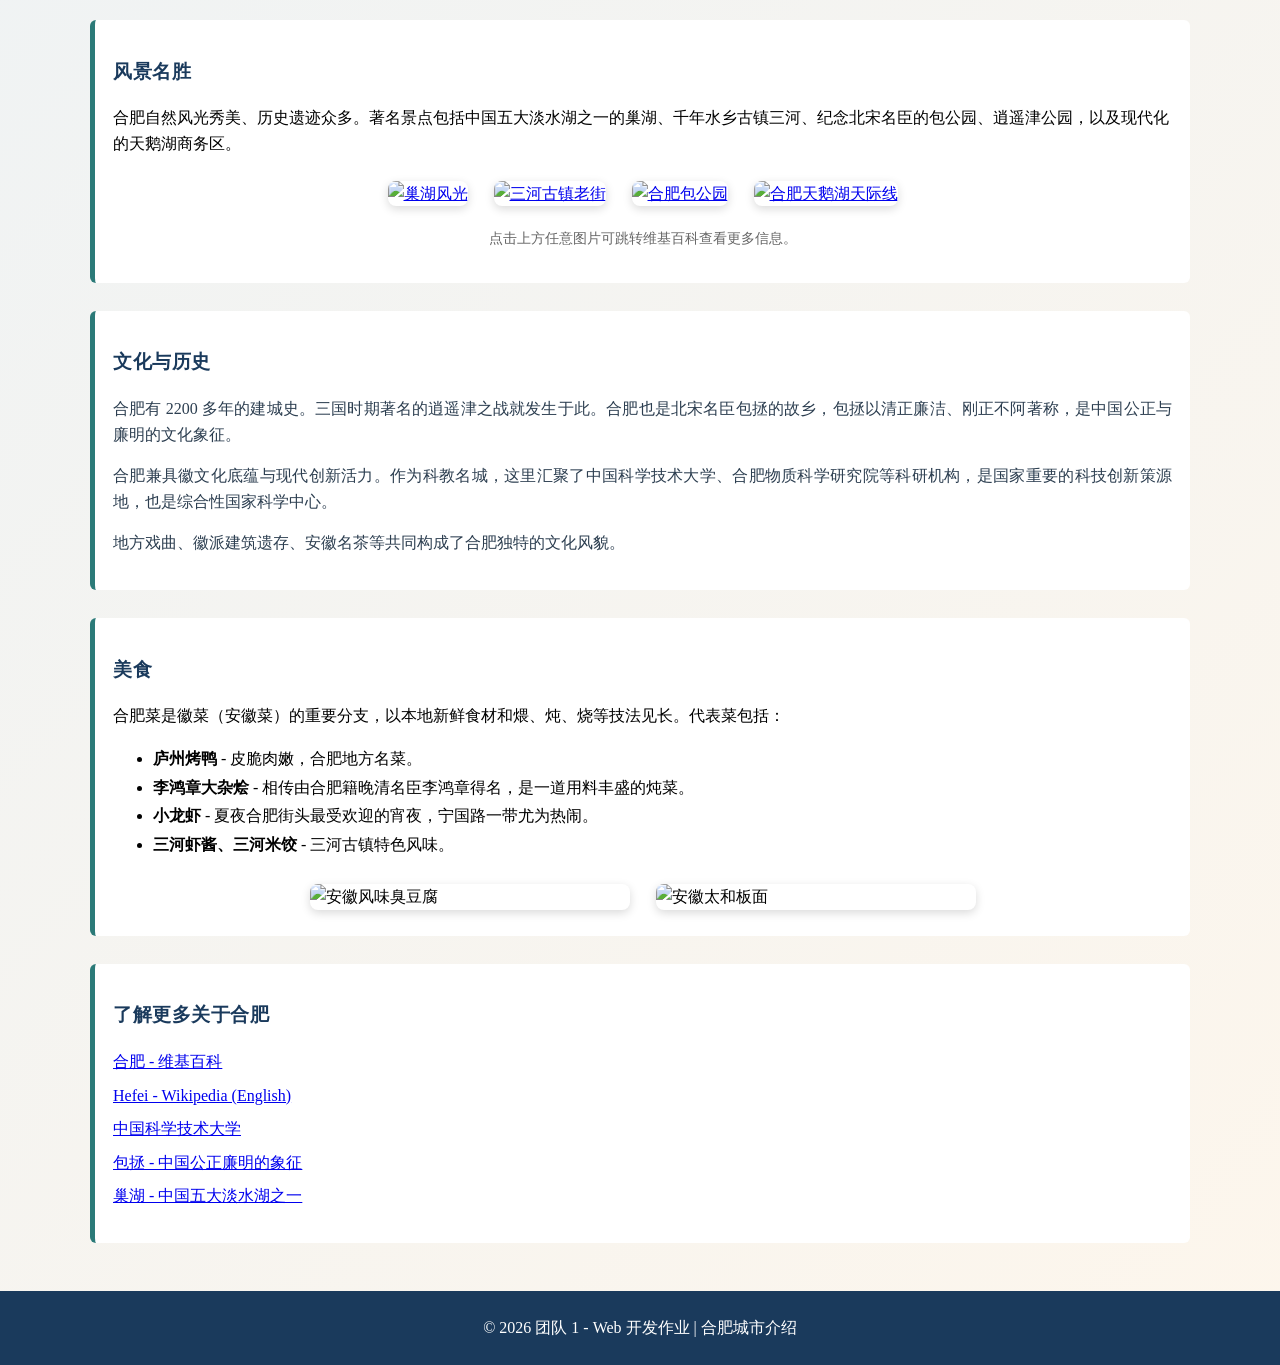
==== commit 5459de2f: "添加了詹茜茜的个人主页和职业清单" ====
--- a/index.html
+++ b/index.html
@@ -162,9 +162,9 @@
         </div>
 
         <div class="member-card" style="border-left: 4px solid #e6a817;">
-            <h3>成员三</h3>
-            <p>学号：<strong>SA00000003</strong>（占位）</p>
-            <a href="personal3.html">访问成员三的主页 &raquo;</a>
+            <h3>詹茜茜</h3>
+            <p>学号：<strong>SA26225426</strong></p>
+            <a href="pzxx.html">访问詹茜茜的主页 &raquo;</a>
         </div>
 
         <div class="member-card" style="border-left: 4px solid #2f17e6;">
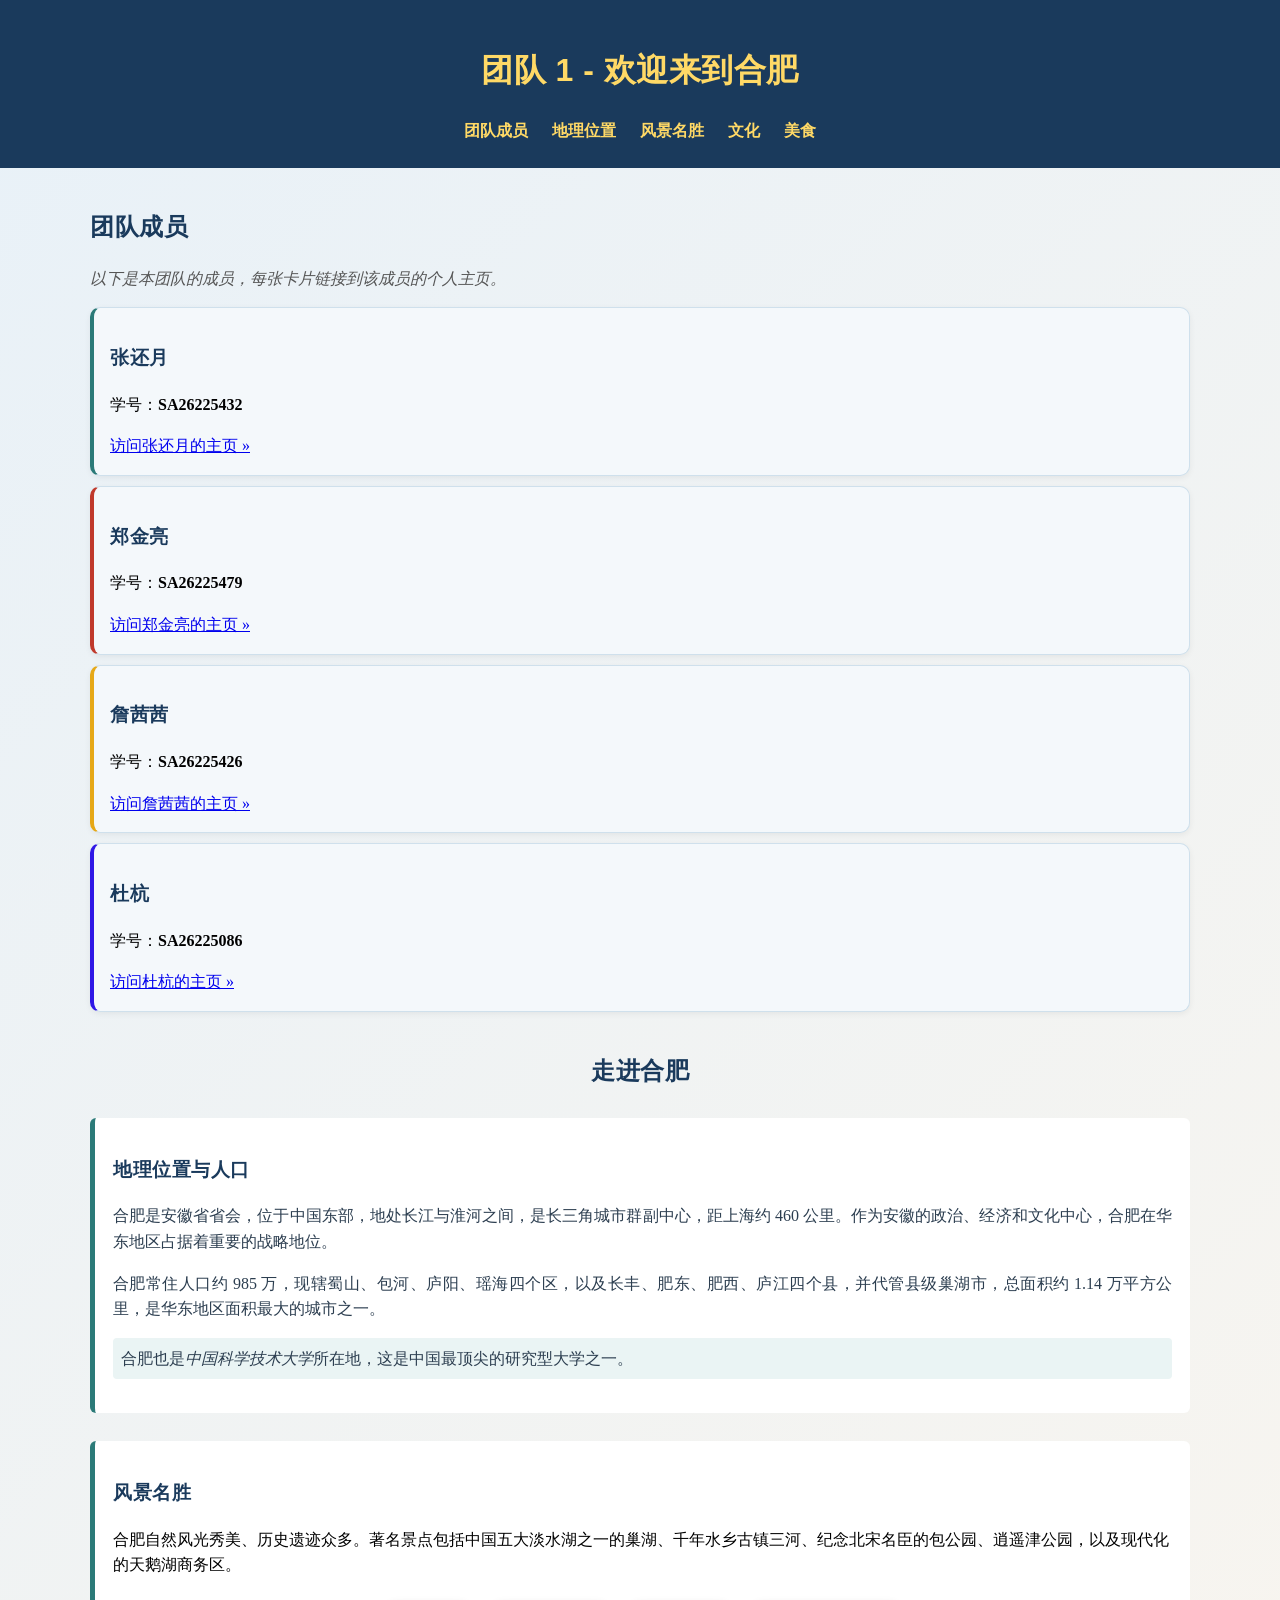
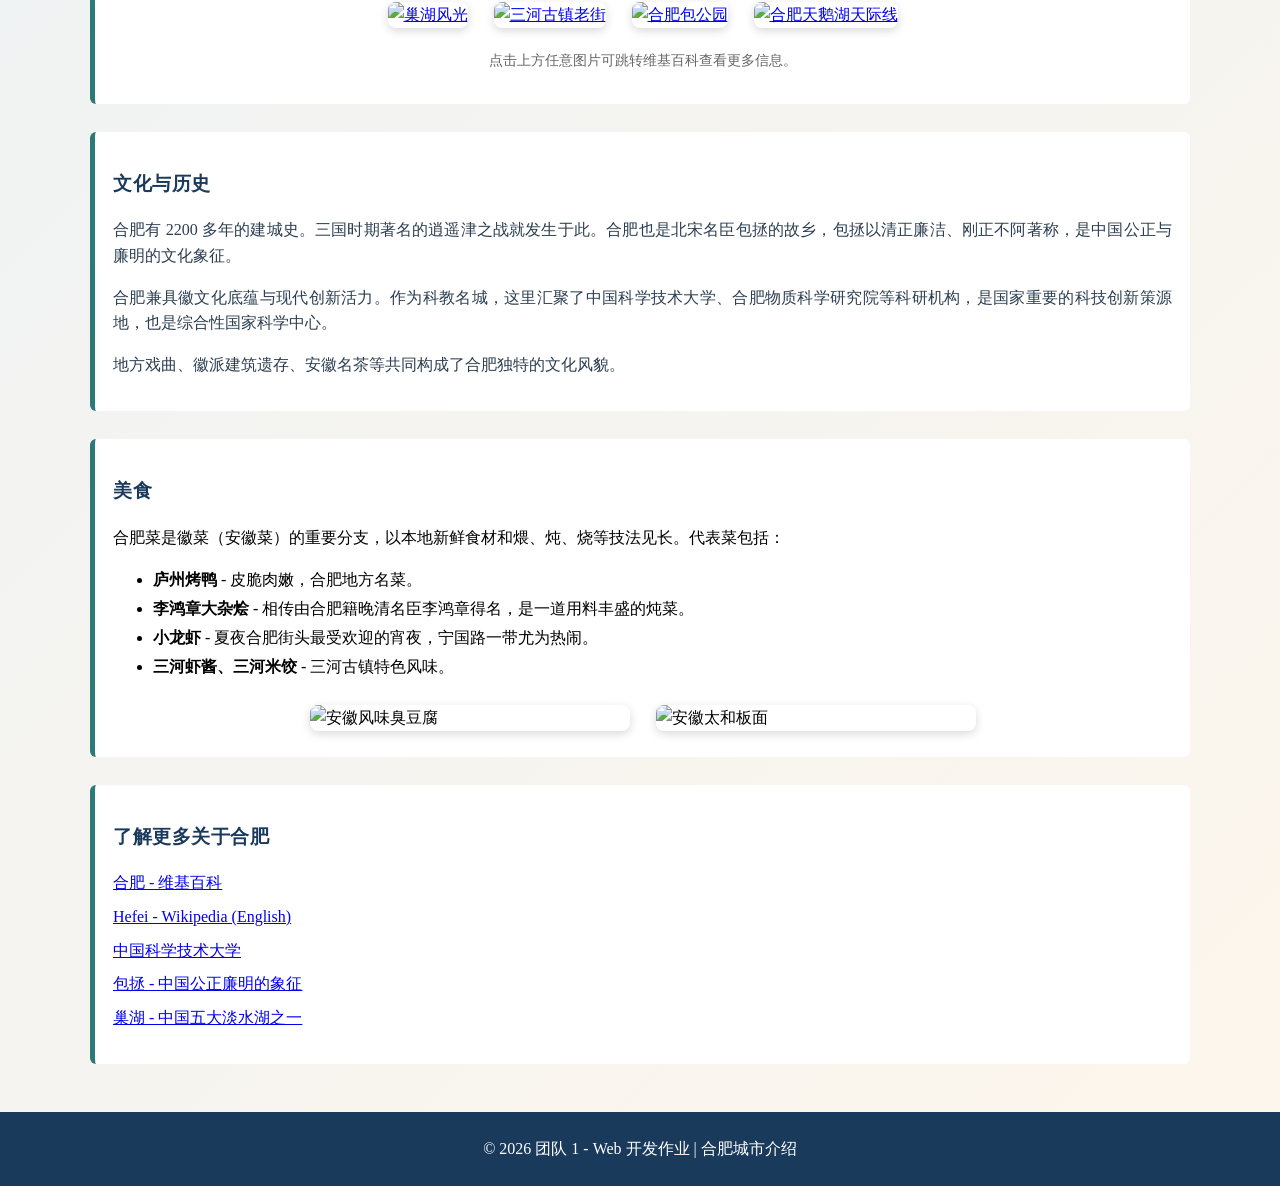
==== commit 907e4b28: "Update index.html" ====
--- a/index.html
+++ b/index.html
@@ -173,12 +173,6 @@
             <a href="duhang.html">访问杜杭的主页 &raquo;</a>
         </div>
 
-        <div class="member-card" style="border-left: 4px solid #16a085;">
-            <h3>成员五</h3>
-            <p>学号：<strong>SA00000005</strong>（占位）</p>
-            <a href="personal5.html">访问成员五的主页 &raquo;</a>
-        </div>
-
         
         </div>
     </section>
